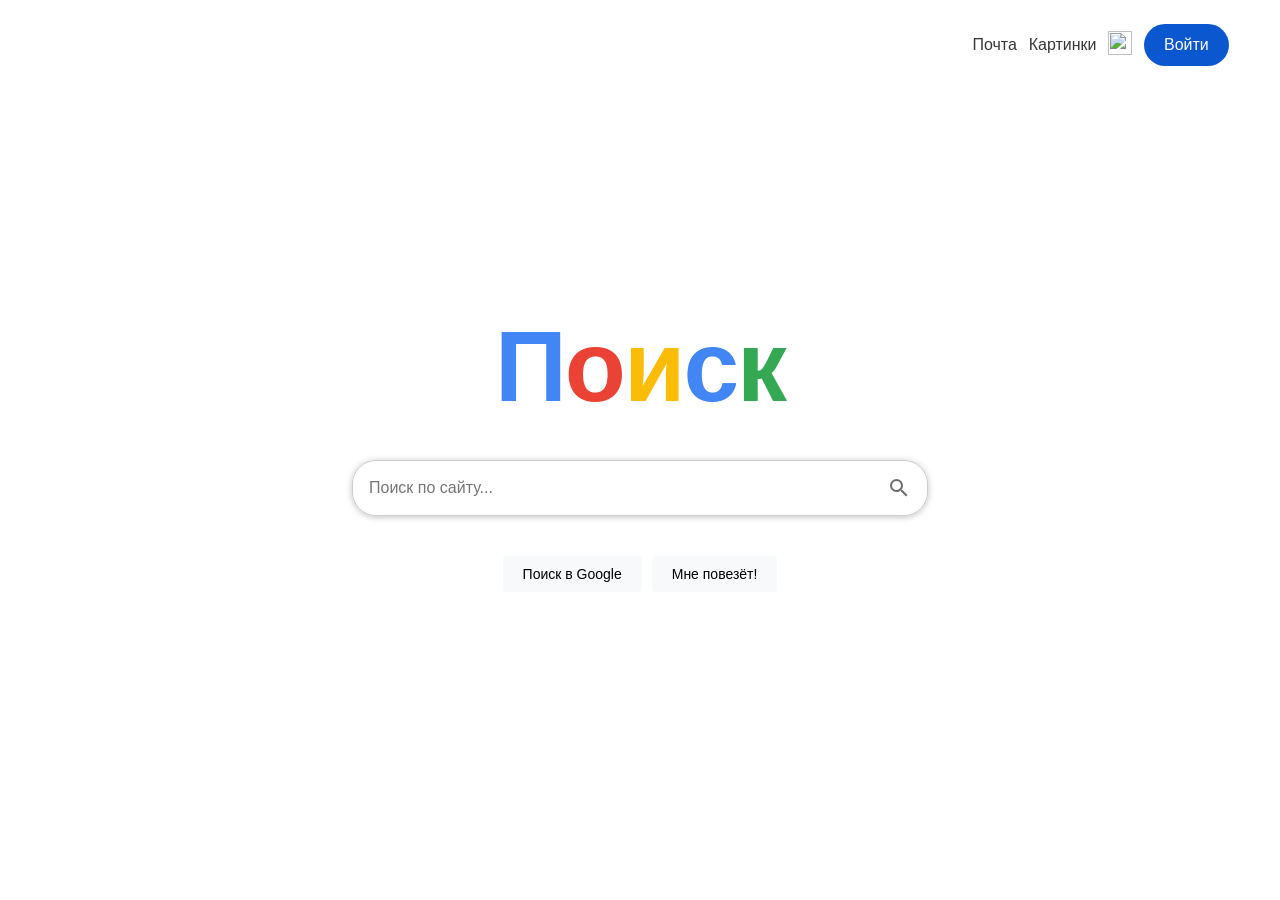
==== index.html @ 523bdaa7 "Add files via upload" ====
<!DOCTYPE html>
<html lang="en">

<head>
    <meta charset="UTF-8">
    <meta name="viewport" content="width=device-width, initial-scale=1.0">
    <title>Search</title>
</head>

<body>
    <header class="header">
        <a href="#" class="header_link">Почта</a>
        <a href="#" class="header_link">Картинки</a>
        <div class="menu">
            <image class="header__img" src="https://ssl.gstatic.com/gb/images/bar/al-icon.png" alt="" height="24"
                width="24" style="border:none;display:none \9"></image>
        </div>
        <a href="#" class="headder_btn">Войти</a>
    </header>

    <main>
        
        <h1 class="logo">
    <span style="color: #4285F4;">П</span><span style="color: #EA4335;">о</span><span style="color: #FBBC05;">и</span><span style="color: #4285F4;">с</span><span style="color: #34A853;">к</span>
</h1>
        <div class="search-box">
            <input type="text" id="searchInput" placeholder="Поиск по сайту..." autocomplete="off">
            <svg class="search-icon" id="searchIcon" focusable="false" xmlns="http://www.w3.org/2000/svg"
                viewBox="0 0 24 24">
                <path
                    d="M15.5 14h-.79l-.28-.27A6.471 6.471 0 0 0 16 9.5 6.5 6.5 0 1 0 9.5 16c1.61 0 3.09-.59 4.23-1.57l.27.28v.79l5 4.99L20.49 19l-4.99-5zm-6 0C7.01 14 5 11.99 5 9.5S7.01 5 9.5 5 14 7.01 14 9.5 11.99 14 9.5 14z">
                </path>
            </svg>
            <div class="search-results" id="searchResults"></div>
        </div>

        <div class="buttons">
            <button>Поиск в Google</button>
            <button>Мне повезёт!</button>
        </div>
    </main>

    <style>
        * {
            border: none;
            outline: none;
            margin: 0;
            padding: 0;
            box-sizing: border-box;
        }
        body {
    background: #ffffff;
    color: #202124;
    font-family: Arial, sans-serif;
}

        header {
            top: 0;
            font-family: Arial, sans-serif;
            width: 100%;
            height: 10vh;
            display: flex;
            gap: 1%;
            align-items: center;
            justify-content: end;
            padding: 2% 4%;
        }

        .logo {
    font-family: Arial, sans-serif;
    font-size: clamp(50px, 9vw, 100px);
    font-weight: 700;
    letter-spacing: -2px;
    margin-bottom: 20px;
    user-select: none;
    display: flex;
    align-items: baseline;
}

.logo span {
    display: inline-block;
    transition: transform 0.3s ease;
}

.logo span:hover {
    transform: translateY(-8px) scale(1.1);
}


        a {
            text-decoration: none;
            color: #383838;
        }

        a:hover {
            text-decoration: underline;
        }

        .headder_btn {
            background-color: #0b57d0;
            color: white;
            padding: 1% 1.7%;
            border-radius: 30px;
        }

        .headder_btn:hover {
            text-decoration: none;
            box-shadow: 0 1px 2px 0 rgba(0, 0, 0, .3), 0 1px 3px 1px rgba(0, 0, 0, .15);
        }

        main {
            font-family: Arial, sans-serif;
            height: 80vh;
            display: flex;
            flex-direction: column;
            align-items: center;
            justify-content: center;
            gap: 1rem;
        }

        .search-box {
          
            width: 45vw;
            display: flex;
            align-items: center;
            justify-content: space-between;
            border: 1px solid #ccc;
            border-radius: 24px;
            padding: 10px 16px;
            box-shadow: 0 1px 6px rgba(32, 33, 36, .28);
            position: relative;
        }

        .search-box input {
            flex: 1;
            font-size: 16px;
            padding: 8px 0;
        }

        .search-icon {
            width: 24px;
            height: 24px;
            fill: #6c6c6c;
            cursor: pointer;
        }

        .search-icon:hover {
            fill: #4285f4;
        }

        .search-results {
            position: absolute;
            top: 100%;
            left: 0;
            right: 0;
            background: white;
            border: 1px solid #ccc;
            border-radius: 8px;
            max-height: 300px;
            overflow-y: auto;
            display: none;
            z-index: 1000;
            box-shadow: 0 2px 8px rgba(0, 0, 0, 0.15);
            margin-top: 4px;
        }

        .result-item {
            padding: 12px 16px;
            cursor: pointer;
            font-size: 14px;
        }

        .result-item:hover {
            background: #f0f0f0;
        }

        .no-results {
            padding: 12px 16px;
            color: #999;
            font-size: 14px;
        }

        .buttons {
            margin-top: 24px;
            display: flex;
            gap: 10px;
        }

        .buttons button {
            padding: 10px 20px;
            font-size: 14px;
            border: none;
            border-radius: 4px;
            background-color: #f8f9fa;
            cursor: pointer;
        }

        .buttons button:hover {
            background-color: #e8e8e8;
        }

        @media (max-width: 600px) {
            .search-box {
                width: 90vw;
                
               
            }

            .search-icon {
                width: 20px;
                height: 20px;
            }

            .buttons button {
                padding: 8px 16px;
                font-size: 13px;
            }
        }
    </style>

    <script>
       const pages = [
    { name: 'КВН', url: 'pages/kvn/kvn.html', keywords: ['квн'] },
    { name: 'Словарь', url: 'pages/slovar/slovar.html', keywords: ['словарь', 'слова'] },
    { name: 'Карта', url: 'pages/karta/karta.html', keywords: ['карта', 'самокат'] },
    { name: 'Криминал', url: 'pages/kriminal/kriminal.html', keywords: ['криминал', 'новости'] },
    { name: 'Договор', url: 'pages/dogovor/dogovor.html', keywords: ['договор'] },
    { name: 'Змейка', url: 'pages/zmeika/zmeika.html', keywords: ['змейка', 'игра', 'snake'] }
];

const searchInput = document.getElementById('searchInput');
const resultsDiv = document.getElementById('searchResults');
const searchIcon = document.getElementById('searchIcon');

// ===== Универсальная функция показа результатов =====
function showResults(query = '') {
    const lowerQuery = query.toLowerCase().trim();

    // Если запрос пустой — показываем все страницы
    let matches;
    if (lowerQuery === '') {
        matches = pages;
    } else {
        matches = pages.filter(page =>
            page.name.toLowerCase().includes(lowerQuery) ||
            page.keywords.some(kw => kw.includes(lowerQuery))
        );
    }

    if (matches.length > 0) {
        resultsDiv.innerHTML = matches.map(page =>
            `<div class="result-item" data-url="${page.url}">${page.name}</div>`
        ).join('');
        resultsDiv.style.display = 'block';

        // Вешаем обработчики клика на каждый элемент
        document.querySelectorAll('.result-item').forEach(item => {
            item.addEventListener('click', () => {
                window.location.href = item.dataset.url;
            });
        });
    } else {
        resultsDiv.innerHTML = '<div class="no-results">Ничего не найдено</div>';
        resultsDiv.style.display = 'block';
    }
}

// ===== Функция поиска страницы по точному совпадению =====
function findPageByQuery(query) {
    const lowerQuery = query.toLowerCase().trim();
    if (lowerQuery === '') return null;

    return pages.find(page =>
        page.name.toLowerCase() === lowerQuery ||
        page.keywords.some(kw => kw === lowerQuery) ||
        page.name.toLowerCase().includes(lowerQuery) ||
        page.keywords.some(kw => kw.includes(lowerQuery))
    );
}

function navigateToPage(page) {
    if (page) {
        window.location.href = page.url;
    }
}

function searchAndNavigate() {
    const query = searchInput.value;
    const matchedPage = findPageByQuery(query);

    if (matchedPage) {
        navigateToPage(matchedPage);
    } else if (query.trim() !== '') {
        alert('Страница не найдена. Попробуйте: КВН, Словарь, Карта, Криминал, Договор, Змейка');
    }
}

// ===== Клик по иконке поиска =====
searchIcon.addEventListener('click', searchAndNavigate);

// ===== Enter в поле ввода =====
searchInput.addEventListener('keypress', (e) => {
    if (e.key === 'Enter') {
        e.preventDefault();
        searchAndNavigate();
    }
});

// ===== КЛИК ПО СТРОКЕ ПОИСКА → показ всех ссылок =====
searchInput.addEventListener('focus', () => {
    showResults(searchInput.value);
});

// ===== Фильтрация при вводе текста =====
searchInput.addEventListener('input', (e) => {
    showResults(e.target.value);
});

// ===== Закрыть результаты при клике вне =====
document.addEventListener('click', (e) => {
    if (!searchInput.contains(e.target) && !resultsDiv.contains(e.target)) {
        resultsDiv.style.display = 'none';
    }
});
    </script>
</body>

</html>
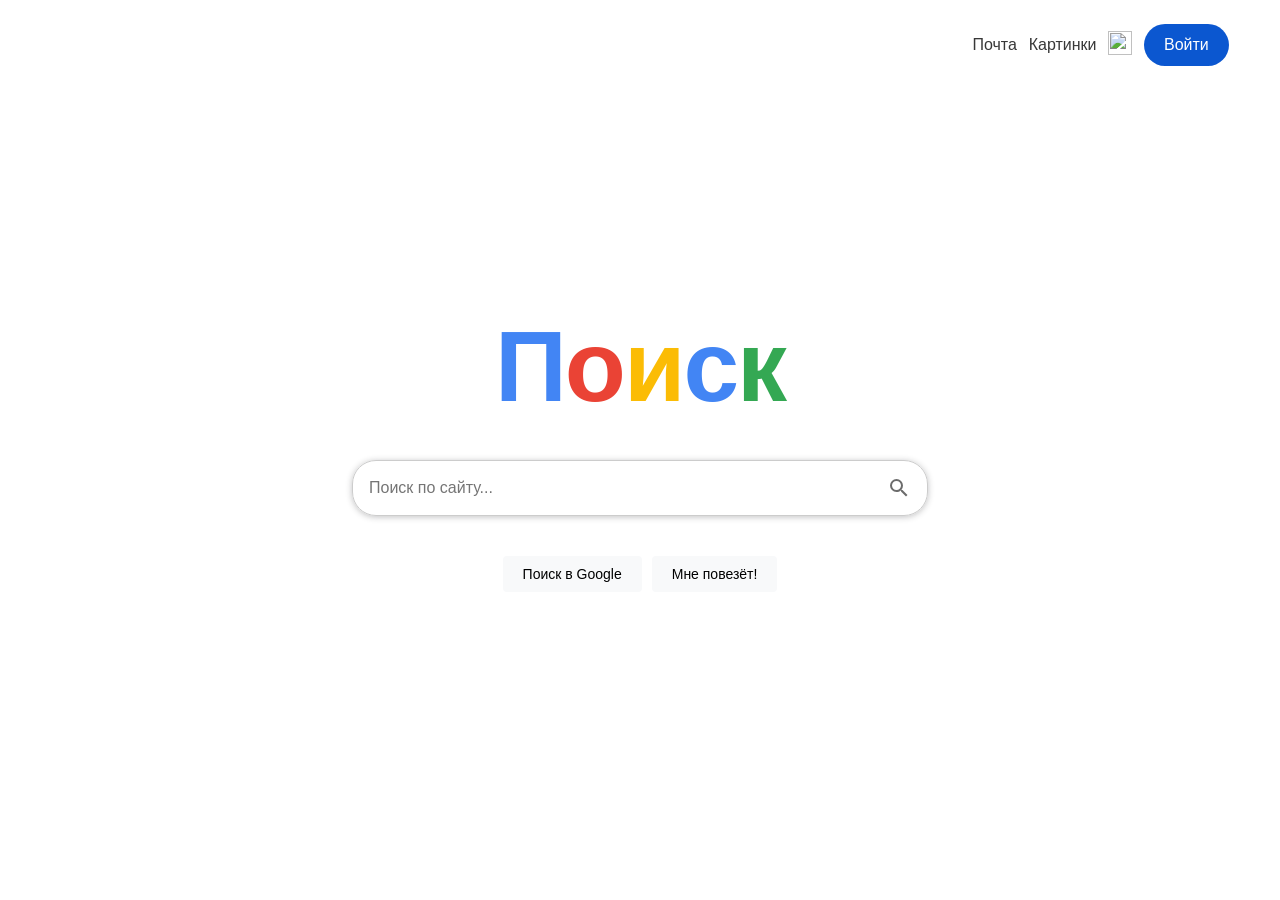
==== commit 61e8431e: "Add files via upload" ====
--- a/index.html
+++ b/index.html
@@ -48,6 +48,9 @@
             padding: 0;
             box-sizing: border-box;
         }
+        :root {
+    color-scheme: light only;
+}
         body {
     background: #ffffff;
     color: #202124;
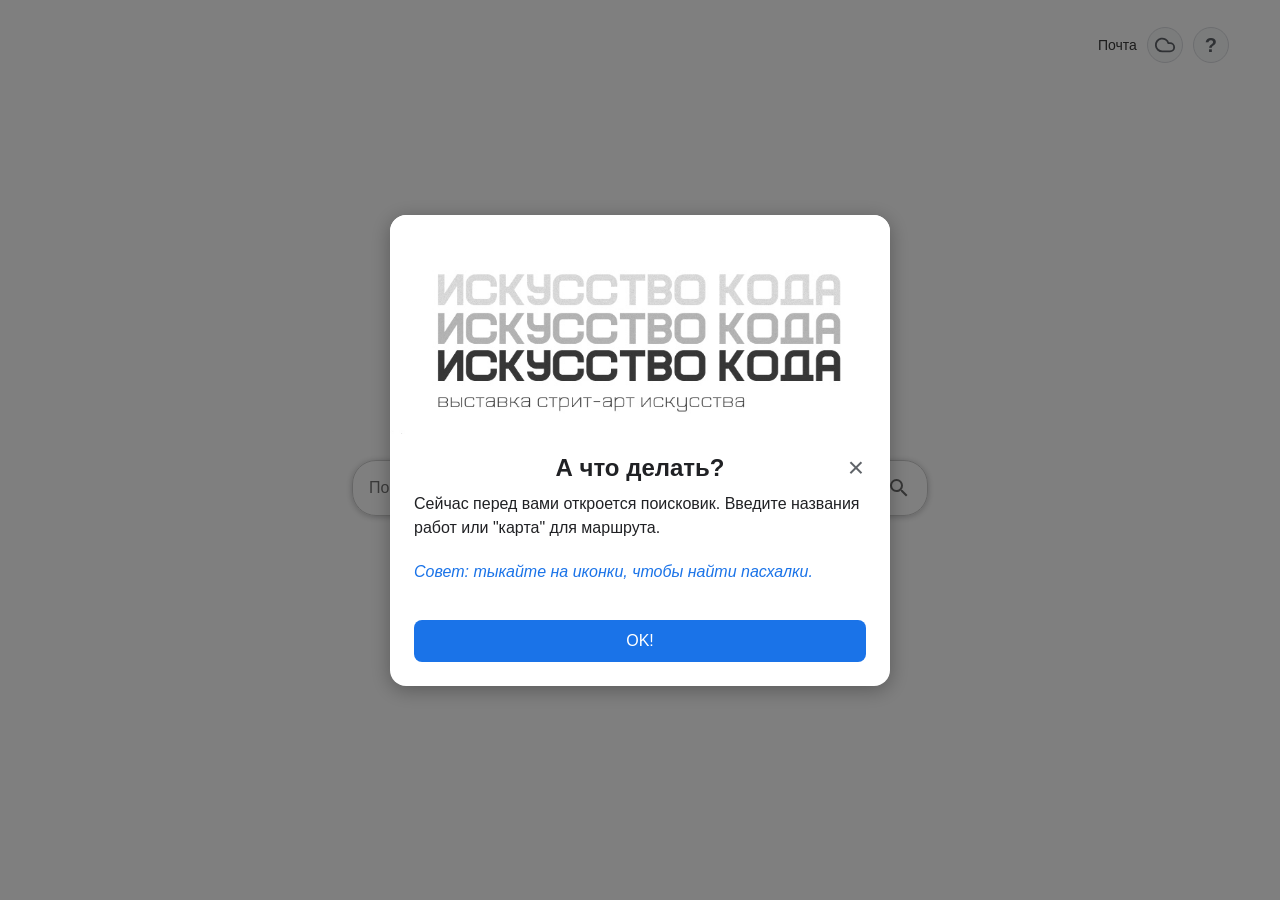
==== commit eb3c841b: "погода, бэкстрейдж, инструкция добавлены виджет погоды, бэкстрейдж слайдер и модалка с инструкцией" ====
--- a/index.html
+++ b/index.html
@@ -1,331 +1,335 @@
 <!DOCTYPE html>
-<html lang="en">
-
+<html lang="ru">
 <head>
     <meta charset="UTF-8">
     <meta name="viewport" content="width=device-width, initial-scale=1.0">
     <title>Search</title>
+    <style>
+        :root { color-scheme: light only; }
+        * { margin: 0; padding: 0; box-sizing: border-box; outline: none; }
+        html, body { max-width: 100vw; font-family: Arial, sans-serif; background: #fff; color: #202124; }
+        a { text-decoration: none; color: #383838; }
+        a:hover { text-decoration: underline; }
+
+        /* Header */
+        .header { width: 100%; height: 10vh; display: flex; align-items: center; justify-content: flex-end; padding: 2% 4%; gap: 10px; }
+        .header_link { font-size: 14px; cursor: pointer; }
+        .header-icon { width: 36px; height: 36px; border-radius: 50%; background: #f8f9fa; color: #5f6368; display: flex; align-items: center; justify-content: center; cursor: pointer; border: 1px solid #dadce0; transition: 0.2s; flex-shrink: 0; }
+        .header-icon:hover { background: #e8f0fe; color: #1a73e8; border-color: #1a73e8; }
+        .help-icon { font-size: 20px; font-weight: bold; }
+
+        /* Main */
+        main { min-height: 80vh; display: flex; flex-direction: column; align-items: center; justify-content: center; gap: 1rem; padding: 0 16px; }
+        .logo { font-size: clamp(50px, 9vw, 100px); font-weight: 700; letter-spacing: -2px; margin-bottom: 20px; user-select: none; display: flex; align-items: baseline; }
+        .logo span { display: inline-block; transition: transform 0.3s ease; }
+        .logo span:hover { transform: translateY(-8px) scale(1.1); }
+
+        /* Search */
+        .search-box { width: 45vw; max-width: 600px; display: flex; align-items: center; border: 1px solid #ccc; border-radius: 24px; padding: 10px 16px; box-shadow: 0 1px 6px rgba(32,33,36,.28); position: relative; }
+        .search-box input { flex: 1; font-size: 16px; padding: 8px 0; background: transparent; border: none; }
+        .search-icon { width: 24px; height: 24px; fill: #6c6c6c; cursor: pointer; flex-shrink: 0; transition: fill 0.2s; }
+        .search-icon:hover { fill: #4285f4; }
+        .search-results { position: absolute; top: 100%; left: 0; right: 0; background: #fff; border: 1px solid #ccc; border-radius: 8px; max-height: 300px; overflow-y: auto; display: none; z-index: 1000; box-shadow: 0 2px 8px rgba(0,0,0,0.15); margin-top: 4px; }
+        .result-item { padding: 12px 16px; cursor: pointer; font-size: 14px; }
+        .result-item:hover { background: #f0f0f0; }
+        .no-results { padding: 12px 16px; color: #999; font-size: 14px; }
+
+        .buttons { margin-top: 24px; display: flex; gap: 10px; flex-wrap: wrap; justify-content: center; }
+        .button { padding: 10px 20px; font-size: 14px; border-radius: 4px; background: #f8f9fa; cursor: pointer; text-decoration: none; color: #383838; text-align: center; transition: background 0.2s; }
+        .button:hover { background: #e8e8e8; }
+
+        /* Modals Base */
+        .modal-overlay { position: fixed; inset: 0; background: rgba(0,0,0,0.5); display: none; align-items: center; justify-content: center; z-index: 10000; opacity: 0; transition: opacity 0.3s; }
+        .modal-overlay.active { display: flex; opacity: 1; }
+        .modal { background: #fff; border-radius: 16px; max-width: 500px; width: 90%; max-height: 85vh; overflow-y: auto; box-shadow: 0 4px 20px rgba(0,0,0,0.3); transform: scale(0.9); transition: transform 0.3s; position: relative; }
+        .modal-overlay.active .modal { transform: scale(1); }
+        .modal-img img { width: 100%; display: block; border-radius: 16px 16px 0 0; }
+        .modal-header { display: flex; justify-content: center; align-items: center; padding: 20px 24px 10px; position: relative; }
+        .modal-header h2 { font-size: 24px; font-weight: 400; }
+        .modal-close-btn { position: absolute; right: 16px; top: 16px; background: none; border: none; font-size: 28px; color: #5f6368; cursor: pointer; width: 36px; height: 36px; display: flex; align-items: center; justify-content: center; border-radius: 50%; transition: 0.2s; }
+        .modal-close-btn:hover { background: #f1f3f4; color: #202124; }
+        .modal-content { padding: 0 24px 24px; }
+        .modal-content h3 { font-size: 16px; margin-bottom: 12px; margin-top: 20px; font-weight: 500; line-height: 1.5; }
+        .modal-content h3:first-child { margin-top: 0; }
+        .modal-btn { width: calc(100% - 48px); padding: 12px; background: #1a73e8; color: #fff; border: none; border-radius: 8px; font-size: 16px; font-weight: 500; cursor: pointer; margin: 0 24px 24px; transition: background 0.2s; }
+        .modal-btn:hover { background: #1557b0; }
+
+        /* Dark Weather Modal Overrides */
+        .weather-modal-dark { background: linear-gradient(to bottom left, #424a75, #232a4d); border: 1px solid rgba(255,255,255,0.1); }
+        .weather-modal-dark .modal-header h2, .weather-modal-dark .modal-content h3 { color: #e8eaed; }
+        .weather-modal-dark .modal-close-btn { color: #e8eaed; }
+        .weather-modal-dark .modal-close-btn:hover { background: rgba(255,255,255,0.1); color: #fff; }
+        
+        /* Weather Wheel */
+        .weather-wheel { position: relative; width: 260px; height: 260px; margin: 20px auto; border-radius: 50%; background: rgba(255,255,255,0.05); border: 1px solid rgba(255,255,255,0.15); box-shadow: 0 4px 12px rgba(0,0,0,0.3); }
+        .weather-center { position: absolute; top: 50%; left: 50%; transform: translate(-50%, -50%); font-size: 56px; font-weight: 700; color: #f1f3f4; letter-spacing: -2px; user-select: none; }
+        .weather-item { position: absolute; top: 50%; left: 50%; width: 48px; height: 48px; display: flex; align-items: center; justify-content: center; transform: translate(-50%, -50%) rotate(calc(var(--i) * 45deg)) translate(105px) rotate(calc(var(--i) * -45deg)); user-select: none; }
+        .weather-img { width: 100%; height: 100%; object-fit: contain; filter: drop-shadow(0 2px 4px rgba(0,0,0,0.4)); }
+        .weather-fallback { display: none; font-size: 32px; }
+        .location-info { display: flex; align-items: center; justify-content: center; gap: 6px; margin-top: 24px; color: #bdc1c6; font-size: 14px; font-weight: 500; }
+
+        /* ===== Slider Styles (Mail Modal) ===== */
+        .mail-modal { max-width: 600px; }
+        .slider-container { position: relative; width: 100%; background: #f8f9fa; border-radius: 12px; overflow: hidden; display: flex; align-items: center; justify-content: center; min-height: 300px; }
+        .slider-track { display: flex; transition: transform 0.4s cubic-bezier(0.25, 1, 0.5, 1); width: 100%; }
+        .slide { min-width: 100%; display: flex; align-items: center; justify-content: center; padding: 20px; }
+        /* Ключевое свойство для картинок разной высоты: */
+        .slide img { max-width: 100%; max-height: 50vh; object-fit: contain; border-radius: 8px; box-shadow: 0 4px 12px rgba(0,0,0,0.1); }
+        
+        .slider-btn { position: absolute; top: 50%; transform: translateY(-50%); background: rgba(255,255,255,0.9); border: 1px solid #dadce0; width: 40px; height: 40px; border-radius: 50%; cursor: pointer; font-size: 18px; color: #333; z-index: 10; transition: 0.2s; display: flex; align-items: center; justify-content: center; }
+        .slider-btn:hover { background: #fff; box-shadow: 0 2px 8px rgba(0,0,0,0.15); color: #1a73e8; }
+        .prev-btn { left: 12px; }
+        .next-btn { right: 12px; }
+        
+        .slider-dots { display: flex; justify-content: center; gap: 8px; margin-top: 16px; }
+        .dot { width: 10px; height: 10px; border-radius: 50%; background: #dadce0; cursor: pointer; transition: 0.2s; }
+        .dot.active { background: #1a73e8; transform: scale(1.2); }
+
+        /* Mobile */
+        @media (max-width: 600px) {
+            .header { padding: 2% 3%; gap: 8px; }
+            .header_link { font-size: 13px; }
+            .header-icon { width: 32px; height: 32px; }
+            .header-icon svg { width: 18px; height: 18px; }
+            .help-icon { font-size: 18px; }
+            .search-box { width: 90%; }
+            .search-icon { width: 20px; height: 20px; }
+            .button { padding: 8px 16px; font-size: 13px; }
+            .modal { width: 95%; }
+            .weather-wheel { width: 220px; height: 220px; }
+            .weather-center { font-size: 44px; }
+            .weather-item { width: 40px; height: 40px; transform: translate(-50%, -50%) rotate(calc(var(--i) * 45deg)) translate(85px) rotate(calc(var(--i) * -45deg)); }
+            .slide img { max-height: 40vh; }
+        }
+    </style>
 </head>
-
 <body>
     <header class="header">
-        <a href="#" class="header_link">Почта</a>
-        <a href="#" class="header_link">Картинки</a>
-        <div class="menu">
-            <image class="header__img" src="https://ssl.gstatic.com/gb/images/bar/al-icon.png" alt="" height="24"
-                width="24" style="border:none;display:none \9"></image>
-        </div>
-        <a href="#" class="headder_btn">Войти</a>
+        <a href="#" class="header_link" id="mailLink">Почта</a>
+        <div class="header-icon weather-icon" id="weatherIcon" title="Погода">
+            <svg xmlns="http://www.w3.org/2000/svg" width="22" height="22" viewBox="0 0 24 24" fill="none" stroke="currentColor" stroke-width="2" stroke-linecap="round" stroke-linejoin="round"><path d="M17.5 19H9a7 7 0 1 1 6.71-9h1.79a4.5 4.5 0 1 1 0 9Z"/></svg>
+        </div>
+        <div class="header-icon help-icon" id="helpIcon" title="Помощь">?</div>
     </header>
 
+    <!-- Модальное окно: Инструкция -->
+    <div class="modal-overlay" id="modalOverlay">
+        <div class="modal">
+            <div class="modal-img"><img src="main-img/modal-title.png" alt="" onerror="this.style.display='none'"></div>
+            <div class="modal-header">
+                <h2><strong>А что делать?</strong></h2>
+                <button class="modal-close-btn" data-modal="modalOverlay">&times;</button>
+            </div>
+            <div class="modal-content">
+                <h3>Сейчас перед вами откроется поисковик. Введите названия работ или "карта" для маршрута.</h3>
+                <h3 style="font-style: italic; color: #1a73e8;">Совет: тыкайте на иконки, чтобы найти пасхалки.</h3>
+            </div>
+            <button class="modal-btn" data-modal="modalOverlay">OK!</button>
+        </div>
+    </div>
+
+    <!-- Модальное окно: Погода -->
+    <div class="modal-overlay" id="weatherModalOverlay">
+        <div class="modal weather-modal-dark">
+            <div class="modal-img"><img src="main-img/weather-title.png" alt="" onerror="this.style.display='none'"></div>
+            <div class="modal-header">
+                <h2><strong>хз, мы на Урале, че ты хочешь</strong></h2>
+                <button class="modal-close-btn" data-modal="weatherModalOverlay">&times;</button>
+            </div>
+            <div class="modal-content">
+                <div class="weather-wheel">
+                    <div class="weather-center">?°</div>
+                    <div class="weather-item" style="--i:0"><img src="https://raw.githubusercontent.com/manuelmeister/samsung-weather-icons/main/svg/sunny.svg" class="weather-img" onerror="this.style.display='none'; this.nextElementSibling.style.display='flex'"><span class="weather-fallback">☀️</span></div>
+                    <div class="weather-item" style="--i:1"><img src="https://raw.githubusercontent.com/manuelmeister/samsung-weather-icons/main/svg/partly_cloudy.svg" class="weather-img" onerror="this.style.display='none'; this.nextElementSibling.style.display='flex'"><span class="weather-fallback">⛅</span></div>
+                    <div class="weather-item" style="--i:2"><img src="https://raw.githubusercontent.com/manuelmeister/samsung-weather-icons/main/svg/cloudy.svg" class="weather-img" onerror="this.style.display='none'; this.nextElementSibling.style.display='flex'"><span class="weather-fallback">☁️</span></div>
+                    <div class="weather-item" style="--i:3"><img src="https://raw.githubusercontent.com/manuelmeister/samsung-weather-icons/main/svg/rain.svg" class="weather-img" onerror="this.style.display='none'; this.nextElementSibling.style.display='flex'"><span class="weather-fallback">🌧️</span></div>
+                    <div class="weather-item" style="--i:4"><img src="https://raw.githubusercontent.com/manuelmeister/samsung-weather-icons/main/svg/thunderstorm.svg" class="weather-img" onerror="this.style.display='none'; this.nextElementSibling.style.display='flex'"><span class="weather-fallback">⛈️</span></div>
+                    <div class="weather-item" style="--i:5"><img src="https://raw.githubusercontent.com/manuelmeister/samsung-weather-icons/main/svg/snow.svg" class="weather-img" onerror="this.style.display='none'; this.nextElementSibling.style.display='flex'"><span class="weather-fallback">❄️</span></div>
+                    <div class="weather-item" style="--i:6"><img src="https://raw.githubusercontent.com/manuelmeister/samsung-weather-icons/main/svg/wind.svg" class="weather-img" onerror="this.style.display='none'; this.nextElementSibling.style.display='flex'"><span class="weather-fallback">🌬️</span></div>
+                    <div class="weather-item" style="--i:7"><img src="https://raw.githubusercontent.com/manuelmeister/samsung-weather-icons/main/svg/fog.svg" class="weather-img" onerror="this.style.display='none'; this.nextElementSibling.style.display='flex'"><span class="weather-fallback">🌫️</span></div>
+                </div>
+                <div class="location-info">
+                    <svg xmlns="http://www.w3.org/2000/svg" width="16" height="16" viewBox="0 0 24 24" fill="none" stroke="currentColor" stroke-width="2" stroke-linecap="round" stroke-linejoin="round"><path d="M21 10c0 7-9 13-9 13s-9-6-9-13a9 9 0 0 1 18 0z"></path><circle cx="12" cy="10" r="3"></circle></svg>
+                    Город бесов
+                </div>
+            </div>
+            <button class="modal-btn" data-modal="weatherModalOverlay">Понял, принял(</button>
+        </div>
+    </div>
+
+    <!-- Модальное окно: Почта (Слайдер) -->
+    <div class="modal-overlay" id="mailModalOverlay">
+        <div class="modal mail-modal">
+            <div class="modal-header">
+                <h2><strong>Бэкстейдж</strong></h2>
+                <button class="modal-close-btn" data-modal="mailModalOverlay">&times;</button>
+            </div>
+            <div class="modal-content">
+                <div class="slider-container">
+                    <button class="slider-btn prev-btn" id="prevSlide">&#10094;</button>
+                    <div class="slider-track" id="sliderTrack">
+                        <!-- Слайды генерируются через JS -->
+                    </div>
+                    <button class="slider-btn next-btn" id="nextSlide">&#10095;</button>
+                </div>
+                <div class="slider-dots" id="sliderDots"></div>
+            </div>
+        </div>
+    </div>
+
     <main>
-        
         <h1 class="logo">
-    <span style="color: #4285F4;">П</span><span style="color: #EA4335;">о</span><span style="color: #FBBC05;">и</span><span style="color: #4285F4;">с</span><span style="color: #34A853;">к</span>
-</h1>
+            <span style="color: #4285F4;">П</span><span style="color: #EA4335;">о</span><span style="color: #FBBC05;">и</span><span style="color: #4285F4;">с</span><span style="color: #34A853;">к</span>
+        </h1>
         <div class="search-box">
             <input type="text" id="searchInput" placeholder="Поиск по сайту..." autocomplete="off">
-            <svg class="search-icon" id="searchIcon" focusable="false" xmlns="http://www.w3.org/2000/svg"
-                viewBox="0 0 24 24">
-                <path
-                    d="M15.5 14h-.79l-.28-.27A6.471 6.471 0 0 0 16 9.5 6.5 6.5 0 1 0 9.5 16c1.61 0 3.09-.59 4.23-1.57l.27.28v.79l5 4.99L20.49 19l-4.99-5zm-6 0C7.01 14 5 11.99 5 9.5S7.01 5 9.5 5 14 7.01 14 9.5 11.99 14 9.5 14z">
-                </path>
-            </svg>
+            <svg class="search-icon" id="searchIcon" viewBox="0 0 24 24"><path d="M15.5 14h-.79l-.28-.27A6.471 6.471 0 0 0 16 9.5 6.5 6.5 0 1 0 9.5 16c1.61 0 3.09-.59 4.23-1.57l.27.28v.79l5 4.99L20.49 19l-4.99-5zm-6 0C7.01 14 5 11.99 5 9.5S7.01 5 9.5 5 14 7.01 14 9.5 11.99 14 9.5 14z"/></svg>
             <div class="search-results" id="searchResults"></div>
         </div>
-
         <div class="buttons">
-            <button>Поиск в Google</button>
-            <button>Мне повезёт!</button>
+            <a href="pages/karta/karta.html" class="button">Маршрут уже на <strong>карте</strong></a>
         </div>
     </main>
 
-    <style>
-        * {
-            border: none;
-            outline: none;
-            margin: 0;
-            padding: 0;
-            box-sizing: border-box;
-        }
-        :root {
-    color-scheme: light only;
-}
-        body {
-    background: #ffffff;
-    color: #202124;
-    font-family: Arial, sans-serif;
-}
-
-        header {
-            top: 0;
-            font-family: Arial, sans-serif;
-            width: 100%;
-            height: 10vh;
-            display: flex;
-            gap: 1%;
-            align-items: center;
-            justify-content: end;
-            padding: 2% 4%;
-        }
-
-        .logo {
-    font-family: Arial, sans-serif;
-    font-size: clamp(50px, 9vw, 100px);
-    font-weight: 700;
-    letter-spacing: -2px;
-    margin-bottom: 20px;
-    user-select: none;
-    display: flex;
-    align-items: baseline;
-}
-
-.logo span {
-    display: inline-block;
-    transition: transform 0.3s ease;
-}
-
-.logo span:hover {
-    transform: translateY(-8px) scale(1.1);
-}
-
-
-        a {
-            text-decoration: none;
-            color: #383838;
-        }
-
-        a:hover {
-            text-decoration: underline;
-        }
-
-        .headder_btn {
-            background-color: #0b57d0;
-            color: white;
-            padding: 1% 1.7%;
-            border-radius: 30px;
-        }
-
-        .headder_btn:hover {
-            text-decoration: none;
-            box-shadow: 0 1px 2px 0 rgba(0, 0, 0, .3), 0 1px 3px 1px rgba(0, 0, 0, .15);
-        }
-
-        main {
-            font-family: Arial, sans-serif;
-            height: 80vh;
-            display: flex;
-            flex-direction: column;
-            align-items: center;
-            justify-content: center;
-            gap: 1rem;
-        }
-
-        .search-box {
-          
-            width: 45vw;
-            display: flex;
-            align-items: center;
-            justify-content: space-between;
-            border: 1px solid #ccc;
-            border-radius: 24px;
-            padding: 10px 16px;
-            box-shadow: 0 1px 6px rgba(32, 33, 36, .28);
-            position: relative;
-        }
-
-        .search-box input {
-            flex: 1;
-            font-size: 16px;
-            padding: 8px 0;
-        }
-
-        .search-icon {
-            width: 24px;
-            height: 24px;
-            fill: #6c6c6c;
-            cursor: pointer;
-        }
-
-        .search-icon:hover {
-            fill: #4285f4;
-        }
-
-        .search-results {
-            position: absolute;
-            top: 100%;
-            left: 0;
-            right: 0;
-            background: white;
-            border: 1px solid #ccc;
-            border-radius: 8px;
-            max-height: 300px;
-            overflow-y: auto;
-            display: none;
-            z-index: 1000;
-            box-shadow: 0 2px 8px rgba(0, 0, 0, 0.15);
-            margin-top: 4px;
-        }
-
-        .result-item {
-            padding: 12px 16px;
-            cursor: pointer;
-            font-size: 14px;
-        }
-
-        .result-item:hover {
-            background: #f0f0f0;
-        }
-
-        .no-results {
-            padding: 12px 16px;
-            color: #999;
-            font-size: 14px;
-        }
-
-        .buttons {
-            margin-top: 24px;
-            display: flex;
-            gap: 10px;
-        }
-
-        .buttons button {
-            padding: 10px 20px;
-            font-size: 14px;
-            border: none;
-            border-radius: 4px;
-            background-color: #f8f9fa;
-            cursor: pointer;
-        }
-
-        .buttons button:hover {
-            background-color: #e8e8e8;
-        }
-
-        @media (max-width: 600px) {
-            .search-box {
-                width: 90vw;
-                
-               
+    <script>
+        // ===== ДАННЫЕ =====
+        const pages = [
+            { name: 'Карта', url: 'pages/karta/karta.html', keywords: ['карта', 'самокат'] },
+            { name: 'КВН', url: 'pages/kvn/kvn.html', keywords: ['квн'] },
+            { name: 'Договор', url: 'pages/dogovor/dogovor.html', keywords: ['договор'] },
+            { name: 'Криминал', url: 'pages/kriminal/kriminal.html', keywords: ['криминал', 'новости'] },
+            { name: 'Змейка', url: 'pages/zmeika/zmeika.html', keywords: ['змейка', 'игра', 'snake'] },
+            { name: 'Словарь', url: 'pages/slovar/slovar.html', keywords: ['словарь', 'слова'] }
+        ];
+
+        // Картинки разной высоты для слайдера (используем picsum для демо)
+        const mailImages = [
+            { src: 'main-img/slider/s1.jpg', alt: 'image' },
+            { src: 'main-img/slider/s2.jpg', alt: 'image' },
+            { src: 'main-img/slider/s3.jpg', alt: 'image' },
+            { src: 'main-img/slider/s4.jpg', alt: 'image' },
+            { src: 'main-img/slider/s5.jpg', alt: 'image' }
+        ];
+
+        // ===== ПОИСК =====
+        const searchInput = document.getElementById('searchInput');
+        const resultsDiv = document.getElementById('searchResults');
+
+        resultsDiv.addEventListener('click', (e) => {
+            const item = e.target.closest('.result-item');
+            if (item) window.location.href = item.dataset.url;
+        });
+
+        function showResults(query = '') {
+            const q = query.toLowerCase().trim();
+            const matches = q === '' ? pages : pages.filter(p => p.name.toLowerCase().includes(q) || p.keywords.some(k => k.includes(q)));
+            resultsDiv.innerHTML = matches.length 
+                ? matches.map(p => `<div class="result-item" data-url="${p.url}">${p.name}</div>`).join('')
+                : '<div class="no-results">Ничего не найдено</div>';
+            resultsDiv.style.display = 'block';
+        }
+
+        function searchAndNavigate() {
+            const q = searchInput.value.toLowerCase().trim();
+            if (!q) return;
+            const page = pages.find(p => p.name.toLowerCase() === q || p.keywords.some(k => k === q) || p.name.toLowerCase().includes(q) || p.keywords.some(k => k.includes(q)));
+            page ? window.location.href = page.url : alert('Не найдено. Попробуйте: КВН, Словарь, Карта, Криминал, Договор, Змейка');
+        }
+
+        document.getElementById('searchIcon').addEventListener('click', searchAndNavigate);
+        searchInput.addEventListener('keypress', e => { if (e.key === 'Enter') { e.preventDefault(); searchAndNavigate(); } });
+        searchInput.addEventListener('focus', () => showResults(searchInput.value));
+        searchInput.addEventListener('input', e => showResults(e.target.value));
+        document.addEventListener('click', e => { if (!searchInput.contains(e.target) && !resultsDiv.contains(e.target)) resultsDiv.style.display = 'none'; });
+
+        // ===== МОДАЛЬНЫЕ ОКНА (Универсальная функция) =====
+        const modals = {};
+        function setupModal(overlayId, isMain = false) {
+            const overlay = document.getElementById(overlayId);
+            const show = () => { overlay.classList.add('active'); document.body.style.overflow = 'hidden'; };
+            const hide = () => { overlay.classList.remove('active'); document.body.style.overflow = ''; if (isMain) localStorage.setItem('hasSeenModal', 'true'); };
+            
+            // Закрытие по кнопкам и крестикам внутри этого модала
+            overlay.querySelectorAll(`[data-modal="${overlayId}"]`).forEach(el => el.addEventListener('click', hide));
+            // Закрытие по клику на фон
+            overlay.addEventListener('click', e => { if (e.target === overlay) hide(); });
+            
+            modals[overlayId] = { overlay, show, hide };
+            return { show, hide };
+        }
+
+        setupModal('modalOverlay', true);
+        setupModal('weatherModalOverlay');
+        setupModal('mailModalOverlay');
+
+        // Открытие по иконкам
+        document.getElementById('helpIcon').addEventListener('click', () => modals['modalOverlay'].show());
+        document.getElementById('weatherIcon').addEventListener('click', () => modals['weatherModalOverlay'].show());
+        
+        // Открытие почты
+        document.getElementById('mailLink').addEventListener('click', (e) => {
+            e.preventDefault();
+            modals['mailModalOverlay'].show();
+        });
+
+        // Показать главное модальное окно при первом входе
+        window.addEventListener('load', () => {
+            if (!localStorage.getItem('hasSeenModal')) setTimeout(() => modals['modalOverlay'].show(), 500);
+        });
+
+        // Закрытие любого модального окна по Escape
+        document.addEventListener('keydown', e => {
+            if (e.key === 'Escape') {
+                Object.values(modals).forEach(m => {
+                    if (m.overlay.classList.contains('active')) m.hide();
+                });
             }
-
-            .search-icon {
-                width: 20px;
-                height: 20px;
+        });
+
+        // ===== СЛАЙДЕР ДЛЯ ПОЧТЫ =====
+        let currentSlide = 0;
+        const sliderTrack = document.getElementById('sliderTrack');
+        const sliderDots = document.getElementById('sliderDots');
+
+        // Инициализация слайдов
+        mailImages.forEach((img, index) => {
+            // Создаем слайд
+            const slide = document.createElement('div');
+            slide.className = 'slide';
+            slide.innerHTML = `<img src="${img.src}" alt="${img.alt}" loading="lazy">`;
+            sliderTrack.appendChild(slide);
+
+            // Создаем точку
+            const dot = document.createElement('div');
+            dot.className = `dot ${index === 0 ? 'active' : ''}`;
+            dot.addEventListener('click', () => goToSlide(index));
+            sliderDots.appendChild(dot);
+        });
+
+        function updateSlider() {
+            sliderTrack.style.transform = `translateX(-${currentSlide * 100}%)`;
+            document.querySelectorAll('.dot').forEach((dot, index) => {
+                dot.classList.toggle('active', index === currentSlide);
+            });
+        }
+
+        function goToSlide(index) {
+            if (index < 0) currentSlide = mailImages.length - 1;
+            else if (index >= mailImages.length) currentSlide = 0;
+            else currentSlide = index;
+            updateSlider();
+        }
+
+        document.getElementById('prevSlide').addEventListener('click', () => goToSlide(currentSlide - 1));
+        document.getElementById('nextSlide').addEventListener('click', () => goToSlide(currentSlide + 1));
+
+        // Управление слайдером с клавиатуры (стрелки), но только если открыто окно почты
+        document.addEventListener('keydown', e => {
+            if (modals['mailModalOverlay'].overlay.classList.contains('active')) {
+                if (e.key === 'ArrowLeft') goToSlide(currentSlide - 1);
+                if (e.key === 'ArrowRight') goToSlide(currentSlide + 1);
             }
-
-            .buttons button {
-                padding: 8px 16px;
-                font-size: 13px;
-            }
-        }
-    </style>
-
-    <script>
-       const pages = [
-    { name: 'КВН', url: 'pages/kvn/kvn.html', keywords: ['квн'] },
-    { name: 'Словарь', url: 'pages/slovar/slovar.html', keywords: ['словарь', 'слова'] },
-    { name: 'Карта', url: 'pages/karta/karta.html', keywords: ['карта', 'самокат'] },
-    { name: 'Криминал', url: 'pages/kriminal/kriminal.html', keywords: ['криминал', 'новости'] },
-    { name: 'Договор', url: 'pages/dogovor/dogovor.html', keywords: ['договор'] },
-    { name: 'Змейка', url: 'pages/zmeika/zmeika.html', keywords: ['змейка', 'игра', 'snake'] }
-];
-
-const searchInput = document.getElementById('searchInput');
-const resultsDiv = document.getElementById('searchResults');
-const searchIcon = document.getElementById('searchIcon');
-
-// ===== Универсальная функция показа результатов =====
-function showResults(query = '') {
-    const lowerQuery = query.toLowerCase().trim();
-
-    // Если запрос пустой — показываем все страницы
-    let matches;
-    if (lowerQuery === '') {
-        matches = pages;
-    } else {
-        matches = pages.filter(page =>
-            page.name.toLowerCase().includes(lowerQuery) ||
-            page.keywords.some(kw => kw.includes(lowerQuery))
-        );
-    }
-
-    if (matches.length > 0) {
-        resultsDiv.innerHTML = matches.map(page =>
-            `<div class="result-item" data-url="${page.url}">${page.name}</div>`
-        ).join('');
-        resultsDiv.style.display = 'block';
-
-        // Вешаем обработчики клика на каждый элемент
-        document.querySelectorAll('.result-item').forEach(item => {
-            item.addEventListener('click', () => {
-                window.location.href = item.dataset.url;
-            });
-        });
-    } else {
-        resultsDiv.innerHTML = '<div class="no-results">Ничего не найдено</div>';
-        resultsDiv.style.display = 'block';
-    }
-}
-
-// ===== Функция поиска страницы по точному совпадению =====
-function findPageByQuery(query) {
-    const lowerQuery = query.toLowerCase().trim();
-    if (lowerQuery === '') return null;
-
-    return pages.find(page =>
-        page.name.toLowerCase() === lowerQuery ||
-        page.keywords.some(kw => kw === lowerQuery) ||
-        page.name.toLowerCase().includes(lowerQuery) ||
-        page.keywords.some(kw => kw.includes(lowerQuery))
-    );
-}
-
-function navigateToPage(page) {
-    if (page) {
-        window.location.href = page.url;
-    }
-}
-
-function searchAndNavigate() {
-    const query = searchInput.value;
-    const matchedPage = findPageByQuery(query);
-
-    if (matchedPage) {
-        navigateToPage(matchedPage);
-    } else if (query.trim() !== '') {
-        alert('Страница не найдена. Попробуйте: КВН, Словарь, Карта, Криминал, Договор, Змейка');
-    }
-}
-
-// ===== Клик по иконке поиска =====
-searchIcon.addEventListener('click', searchAndNavigate);
-
-// ===== Enter в поле ввода =====
-searchInput.addEventListener('keypress', (e) => {
-    if (e.key === 'Enter') {
-        e.preventDefault();
-        searchAndNavigate();
-    }
-});
-
-// ===== КЛИК ПО СТРОКЕ ПОИСКА → показ всех ссылок =====
-searchInput.addEventListener('focus', () => {
-    showResults(searchInput.value);
-});
-
-// ===== Фильтрация при вводе текста =====
-searchInput.addEventListener('input', (e) => {
-    showResults(e.target.value);
-});
-
-// ===== Закрыть результаты при клике вне =====
-document.addEventListener('click', (e) => {
-    if (!searchInput.contains(e.target) && !resultsDiv.contains(e.target)) {
-        resultsDiv.style.display = 'none';
-    }
-});
+        });
     </script>
 </body>
-
 </html>
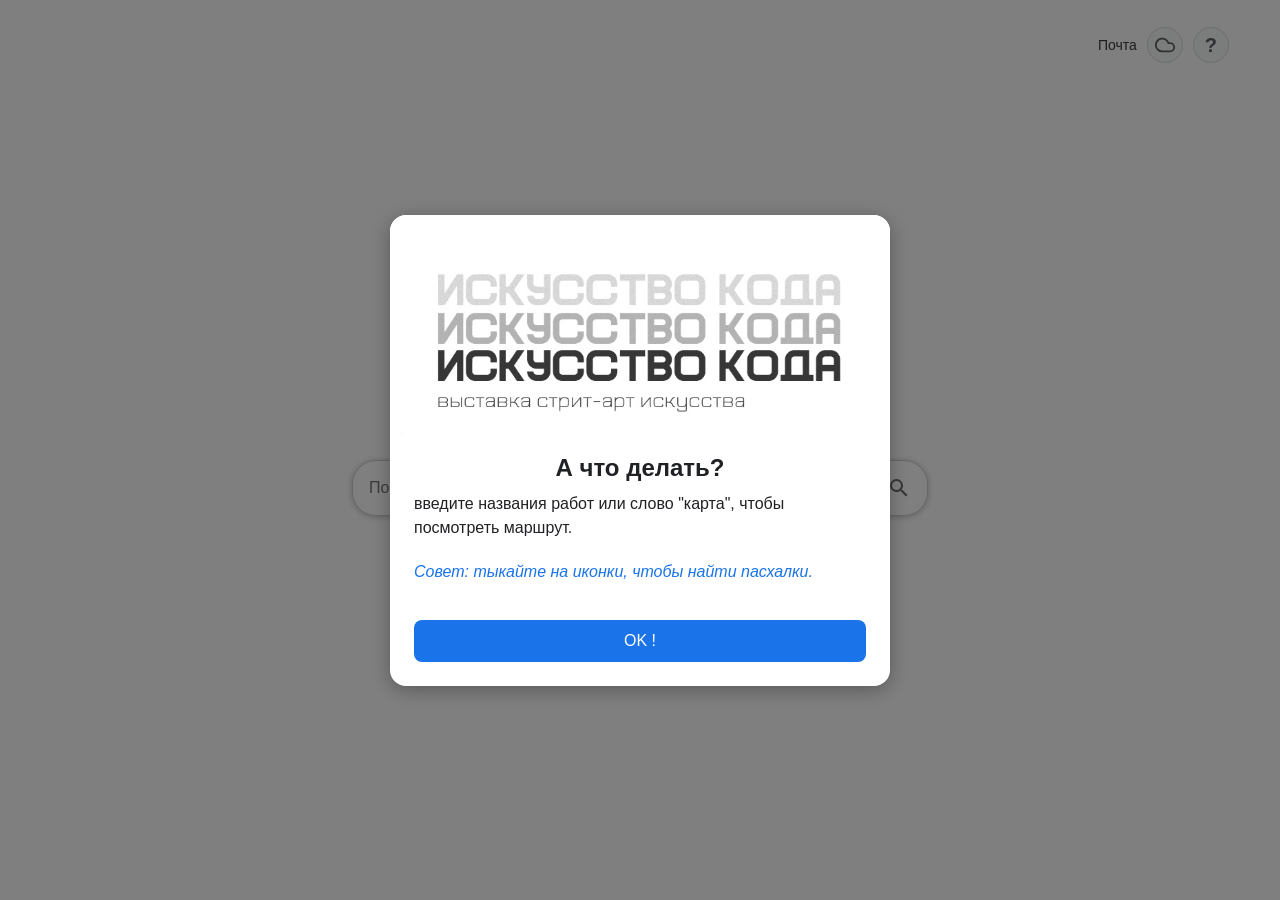
==== commit 6a42f411: "добавлена анимация самоката" ====
--- a/index.html
+++ b/index.html
@@ -118,13 +118,13 @@
             <div class="modal-img"><img src="main-img/modal-title.png" alt="" onerror="this.style.display='none'"></div>
             <div class="modal-header">
                 <h2><strong>А что делать?</strong></h2>
-                <button class="modal-close-btn" data-modal="modalOverlay">&times;</button>
+                
             </div>
             <div class="modal-content">
-                <h3>Сейчас перед вами откроется поисковик. Введите названия работ или "карта" для маршрута.</h3>
+                <h3>введите названия работ или слово "карта", чтобы посмотреть маршрут.</h3>
                 <h3 style="font-style: italic; color: #1a73e8;">Совет: тыкайте на иконки, чтобы найти пасхалки.</h3>
             </div>
-            <button class="modal-btn" data-modal="modalOverlay">OK!</button>
+            <button class="modal-btn" data-modal="modalOverlay">OK !</button>
         </div>
     </div>
 
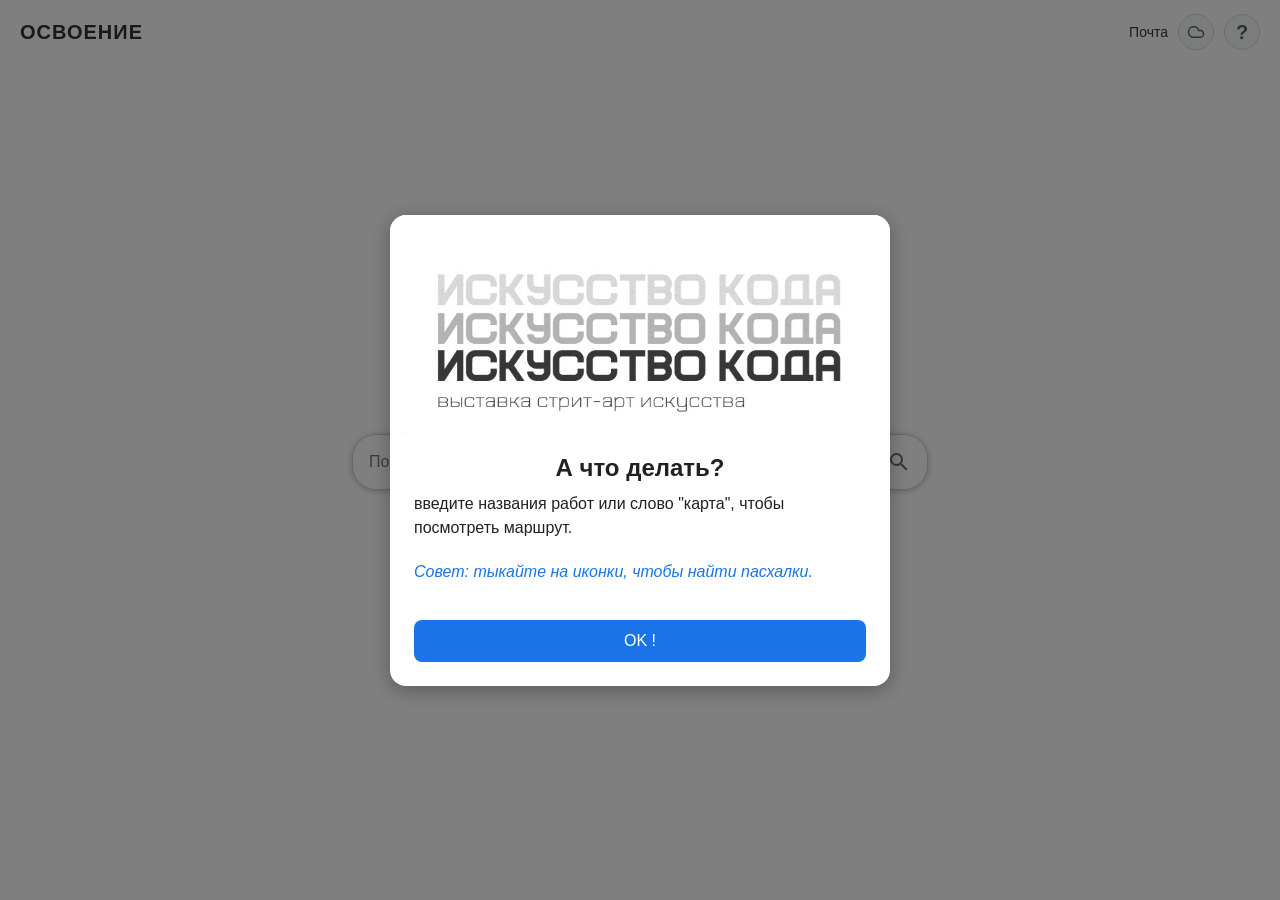
==== commit a9f3859a: "новые слова, адреса, впн" ====
--- a/index.html
+++ b/index.html
@@ -1,96 +1,483 @@
 <!DOCTYPE html>
 <html lang="ru">
+
 <head>
     <meta charset="UTF-8">
     <meta name="viewport" content="width=device-width, initial-scale=1.0">
     <title>Search</title>
     <style>
-        :root { color-scheme: light only; }
-        * { margin: 0; padding: 0; box-sizing: border-box; outline: none; }
-        html, body { max-width: 100vw; font-family: Arial, sans-serif; background: #fff; color: #202124; }
-        a { text-decoration: none; color: #383838; }
-        a:hover { text-decoration: underline; }
-
-        /* Header */
-        .header { width: 100%; height: 10vh; display: flex; align-items: center; justify-content: flex-end; padding: 2% 4%; gap: 10px; }
-        .header_link { font-size: 14px; cursor: pointer; }
-        .header-icon { width: 36px; height: 36px; border-radius: 50%; background: #f8f9fa; color: #5f6368; display: flex; align-items: center; justify-content: center; cursor: pointer; border: 1px solid #dadce0; transition: 0.2s; flex-shrink: 0; }
-        .header-icon:hover { background: #e8f0fe; color: #1a73e8; border-color: #1a73e8; }
-        .help-icon { font-size: 20px; font-weight: bold; }
+        :root {
+            color-scheme: light only;
+        }
+
+        * {
+            margin: 0;
+            padding: 0;
+            box-sizing: border-box;
+            outline: none;
+            -webkit-tap-highlight-color: transparent;
+        }
+
+        html,
+        body {
+            max-width: 100vw;
+            font-family: Arial, sans-serif;
+            background: #fff;
+            color: #202124;
+        }
+
+        a {
+            text-decoration: none;
+            color: #383838;
+        }
+
+        /* Шапка */
+        .app-header {
+            display: flex;
+            align-items: center;
+            justify-content: space-between;
+            padding: 14px 20px;
+            gap: 12px;
+        }
+
+        .app-title {
+            font-size: 20px;
+            font-weight: 600;
+            color: #333;
+            white-space: nowrap;
+            letter-spacing: 1px;
+        }
+
+        .header-right {
+            display: flex;
+            align-items: center;
+            gap: 10px;
+        }
+
+        .header_link {
+            font-size: 14px;
+            cursor: pointer;
+            color: #383838;
+        }
+
+        .header-icon {
+            width: 36px;
+            height: 36px;
+            border-radius: 50%;
+            background: #f8f9fa;
+            color: #5f6368;
+            display: flex;
+            align-items: center;
+            justify-content: center;
+            cursor: pointer;
+            border: 1px solid #dadce0;
+            transition: 0.2s;
+            flex-shrink: 0;
+        }
+
+        .header-icon svg {
+            width: 18px;
+            height: 18px;
+        }
+
+        .help-icon {
+            font-size: 20px;
+            font-weight: bold;
+        }
 
         /* Main */
-        main { min-height: 80vh; display: flex; flex-direction: column; align-items: center; justify-content: center; gap: 1rem; padding: 0 16px; }
-        .logo { font-size: clamp(50px, 9vw, 100px); font-weight: 700; letter-spacing: -2px; margin-bottom: 20px; user-select: none; display: flex; align-items: baseline; }
-        .logo span { display: inline-block; transition: transform 0.3s ease; }
-        .logo span:hover { transform: translateY(-8px) scale(1.1); }
+        main {
+            min-height: 80vh;
+            display: flex;
+            flex-direction: column;
+            align-items: center;
+            justify-content: center;
+            gap: 1rem;
+            padding: 0 16px;
+        }
+
+        .logo {
+            font-size: clamp(50px, 9vw, 100px);
+            font-weight: 700;
+            letter-spacing: -2px;
+            margin-bottom: 20px;
+            user-select: none;
+            display: flex;
+            align-items: baseline;
+        }
+
+        .logo span {
+            display: inline-block;
+            transition: transform 0.3s ease;
+        }
 
         /* Search */
-        .search-box { width: 45vw; max-width: 600px; display: flex; align-items: center; border: 1px solid #ccc; border-radius: 24px; padding: 10px 16px; box-shadow: 0 1px 6px rgba(32,33,36,.28); position: relative; }
-        .search-box input { flex: 1; font-size: 16px; padding: 8px 0; background: transparent; border: none; }
-        .search-icon { width: 24px; height: 24px; fill: #6c6c6c; cursor: pointer; flex-shrink: 0; transition: fill 0.2s; }
-        .search-icon:hover { fill: #4285f4; }
-        .search-results { position: absolute; top: 100%; left: 0; right: 0; background: #fff; border: 1px solid #ccc; border-radius: 8px; max-height: 300px; overflow-y: auto; display: none; z-index: 1000; box-shadow: 0 2px 8px rgba(0,0,0,0.15); margin-top: 4px; }
-        .result-item { padding: 12px 16px; cursor: pointer; font-size: 14px; }
-        .result-item:hover { background: #f0f0f0; }
-        .no-results { padding: 12px 16px; color: #999; font-size: 14px; }
-
-        .buttons { margin-top: 24px; display: flex; gap: 10px; flex-wrap: wrap; justify-content: center; }
-        .button { padding: 10px 20px; font-size: 14px; border-radius: 4px; background: #f8f9fa; cursor: pointer; text-decoration: none; color: #383838; text-align: center; transition: background 0.2s; }
-        .button:hover { background: #e8e8e8; }
+        .search-box {
+            width: 45vw;
+            max-width: 600px;
+            display: flex;
+            align-items: center;
+            border: 1px solid #ccc;
+            border-radius: 24px;
+            padding: 10px 16px;
+            box-shadow: 0 1px 6px rgba(32, 33, 36, .28);
+            position: relative;
+        }
+
+        .search-box input {
+            flex: 1;
+            font-size: 16px;
+            padding: 8px 0;
+            background: transparent;
+            border: none;
+        }
+
+        .search-icon {
+            width: 24px;
+            height: 24px;
+            fill: #6c6c6c;
+            cursor: pointer;
+            flex-shrink: 0;
+            transition: fill 0.2s;
+        }
+
+        .search-results {
+            position: absolute;
+            top: 100%;
+            left: 0;
+            right: 0;
+            background: #fff;
+            border: 1px solid #ccc;
+            border-radius: 8px;
+            max-height: 300px;
+            overflow-y: auto;
+            display: none;
+            z-index: 1000;
+            box-shadow: 0 2px 8px rgba(0, 0, 0, 0.15);
+            margin-top: 4px;
+        }
+
+        .result-item {
+            padding: 12px 16px;
+            cursor: pointer;
+            font-size: 14px;
+        }
+
+        .no-results {
+            padding: 12px 16px;
+            color: #999;
+            font-size: 14px;
+        }
+
+        .buttons {
+            margin-top: 24px;
+            display: flex;
+            gap: 10px;
+            flex-wrap: wrap;
+            justify-content: center;
+        }
+
+        .button {
+            padding: 10px 20px;
+            font-size: 14px;
+            border-radius: 4px;
+            background: #f8f9fa;
+            cursor: pointer;
+            text-decoration: none;
+            color: #383838;
+            text-align: center;
+            transition: background 0.2s;
+        }
 
         /* Modals Base */
-        .modal-overlay { position: fixed; inset: 0; background: rgba(0,0,0,0.5); display: none; align-items: center; justify-content: center; z-index: 10000; opacity: 0; transition: opacity 0.3s; }
-        .modal-overlay.active { display: flex; opacity: 1; }
-        .modal { background: #fff; border-radius: 16px; max-width: 500px; width: 90%; max-height: 85vh; overflow-y: auto; box-shadow: 0 4px 20px rgba(0,0,0,0.3); transform: scale(0.9); transition: transform 0.3s; position: relative; }
-        .modal-overlay.active .modal { transform: scale(1); }
-        .modal-img img { width: 100%; display: block; border-radius: 16px 16px 0 0; }
-        .modal-header { display: flex; justify-content: center; align-items: center; padding: 20px 24px 10px; position: relative; }
-        .modal-header h2 { font-size: 24px; font-weight: 400; }
-        .modal-close-btn { position: absolute; right: 16px; top: 16px; background: none; border: none; font-size: 28px; color: #5f6368; cursor: pointer; width: 36px; height: 36px; display: flex; align-items: center; justify-content: center; border-radius: 50%; transition: 0.2s; }
-        .modal-close-btn:hover { background: #f1f3f4; color: #202124; }
-        .modal-content { padding: 0 24px 24px; }
-        .modal-content h3 { font-size: 16px; margin-bottom: 12px; margin-top: 20px; font-weight: 500; line-height: 1.5; }
-        .modal-content h3:first-child { margin-top: 0; }
-        .modal-btn { width: calc(100% - 48px); padding: 12px; background: #1a73e8; color: #fff; border: none; border-radius: 8px; font-size: 16px; font-weight: 500; cursor: pointer; margin: 0 24px 24px; transition: background 0.2s; }
-        .modal-btn:hover { background: #1557b0; }
+        .modal-overlay {
+            position: fixed;
+            inset: 0;
+            background: rgba(0, 0, 0, 0.5);
+            display: none;
+            align-items: center;
+            justify-content: center;
+            z-index: 10000;
+            opacity: 0;
+            transition: opacity 0.3s;
+        }
+
+        .modal-overlay.active {
+            display: flex;
+            opacity: 1;
+        }
+
+        .modal {
+            background: #fff;
+            border-radius: 16px;
+            max-width: 500px;
+            width: 90%;
+            max-height: 85vh;
+            overflow-y: auto;
+            box-shadow: 0 4px 20px rgba(0, 0, 0, 0.3);
+            transform: scale(0.9);
+            transition: transform 0.3s;
+            position: relative;
+        }
+
+        .modal-overlay.active .modal {
+            transform: scale(1);
+        }
+
+        .modal-img img {
+            width: 100%;
+            display: block;
+            border-radius: 16px 16px 0 0;
+        }
+
+        .modal-header {
+            display: flex;
+            justify-content: center;
+            align-items: center;
+            padding: 20px 24px 10px;
+            position: relative;
+        }
+
+        .modal-header h2 {
+            font-size: 24px;
+            font-weight: 400;
+        }
+
+        .modal-close-btn {
+            position: absolute;
+            right: 16px;
+            top: 16px;
+            background: none;
+            border: none;
+            font-size: 28px;
+            color: #5f6368;
+            cursor: pointer;
+            width: 36px;
+            height: 36px;
+            display: flex;
+            align-items: center;
+            justify-content: center;
+            border-radius: 50%;
+            transition: 0.2s;
+        }
+
+        .modal-content {
+            padding: 0 24px 24px;
+        }
+
+        .modal-content h3 {
+            font-size: 16px;
+            margin-bottom: 12px;
+            margin-top: 20px;
+            font-weight: 500;
+            line-height: 1.5;
+        }
+
+        .modal-content h3:first-child {
+            margin-top: 0;
+        }
+
+        .modal-btn {
+            width: calc(100% - 48px);
+            padding: 12px;
+            background: #1a73e8;
+            color: #fff;
+            border: none;
+            border-radius: 8px;
+            font-size: 16px;
+            font-weight: 500;
+            cursor: pointer;
+            margin: 0 24px 24px;
+            transition: background 0.2s;
+        }
 
         /* Dark Weather Modal Overrides */
-        .weather-modal-dark { background: linear-gradient(to bottom left, #424a75, #232a4d); border: 1px solid rgba(255,255,255,0.1); }
-        .weather-modal-dark .modal-header h2, .weather-modal-dark .modal-content h3 { color: #e8eaed; }
-        .weather-modal-dark .modal-close-btn { color: #e8eaed; }
-        .weather-modal-dark .modal-close-btn:hover { background: rgba(255,255,255,0.1); color: #fff; }
-        
+        .weather-modal-dark {
+            background: linear-gradient(to bottom left, #424a75, #232a4d);
+            border: 1px solid rgba(255, 255, 255, 0.1);
+        }
+
+        .weather-modal-dark .modal-header h2,
+        .weather-modal-dark .modal-content h3 {
+            color: #e8eaed;
+        }
+
+        .weather-modal-dark .modal-close-btn {
+            color: #e8eaed;
+        }
+
         /* Weather Wheel */
-        .weather-wheel { position: relative; width: 260px; height: 260px; margin: 20px auto; border-radius: 50%; background: rgba(255,255,255,0.05); border: 1px solid rgba(255,255,255,0.15); box-shadow: 0 4px 12px rgba(0,0,0,0.3); }
-        .weather-center { position: absolute; top: 50%; left: 50%; transform: translate(-50%, -50%); font-size: 56px; font-weight: 700; color: #f1f3f4; letter-spacing: -2px; user-select: none; }
-        .weather-item { position: absolute; top: 50%; left: 50%; width: 48px; height: 48px; display: flex; align-items: center; justify-content: center; transform: translate(-50%, -50%) rotate(calc(var(--i) * 45deg)) translate(105px) rotate(calc(var(--i) * -45deg)); user-select: none; }
-        .weather-img { width: 100%; height: 100%; object-fit: contain; filter: drop-shadow(0 2px 4px rgba(0,0,0,0.4)); }
-        .weather-fallback { display: none; font-size: 32px; }
-        .location-info { display: flex; align-items: center; justify-content: center; gap: 6px; margin-top: 24px; color: #bdc1c6; font-size: 14px; font-weight: 500; }
+        .weather-wheel {
+            position: relative;
+            width: 260px;
+            height: 260px;
+            margin: 20px auto;
+            border-radius: 50%;
+            background: rgba(255, 255, 255, 0.05);
+            border: 1px solid rgba(255, 255, 255, 0.15);
+            box-shadow: 0 4px 12px rgba(0, 0, 0, 0.3);
+        }
+
+        .weather-center {
+            position: absolute;
+            top: 50%;
+            left: 50%;
+            transform: translate(-50%, -50%);
+            font-size: 56px;
+            font-weight: 700;
+            color: #f1f3f4;
+            letter-spacing: -2px;
+            user-select: none;
+        }
+
+        .weather-item {
+            position: absolute;
+            top: 50%;
+            left: 50%;
+            width: 48px;
+            height: 48px;
+            display: flex;
+            align-items: center;
+            justify-content: center;
+            transform: translate(-50%, -50%) rotate(calc(var(--i) * 45deg)) translate(105px) rotate(calc(var(--i) * -45deg));
+            user-select: none;
+        }
+
+        .weather-img {
+            width: 100%;
+            height: 100%;
+            object-fit: contain;
+            filter: drop-shadow(0 2px 4px rgba(0, 0, 0, 0.4));
+        }
+
+        .weather-fallback {
+            display: none;
+            font-size: 32px;
+        }
+
+        .location-info {
+            display: flex;
+            align-items: center;
+            justify-content: center;
+            gap: 6px;
+            margin-top: 24px;
+            color: #bdc1c6;
+            font-size: 14px;
+            font-weight: 500;
+        }
 
         /* ===== Slider Styles (Mail Modal) ===== */
-        .mail-modal { max-width: 600px; }
-        .slider-container { position: relative; width: 100%; background: #f8f9fa; border-radius: 12px; overflow: hidden; display: flex; align-items: center; justify-content: center; min-height: 300px; }
-        .slider-track { display: flex; transition: transform 0.4s cubic-bezier(0.25, 1, 0.5, 1); width: 100%; }
-        .slide { min-width: 100%; display: flex; align-items: center; justify-content: center; padding: 20px; }
-        /* Ключевое свойство для картинок разной высоты: */
-        .slide img { max-width: 100%; max-height: 50vh; object-fit: contain; border-radius: 8px; box-shadow: 0 4px 12px rgba(0,0,0,0.1); }
-        
-        .slider-btn { position: absolute; top: 50%; transform: translateY(-50%); background: rgba(255,255,255,0.9); border: 1px solid #dadce0; width: 40px; height: 40px; border-radius: 50%; cursor: pointer; font-size: 18px; color: #333; z-index: 10; transition: 0.2s; display: flex; align-items: center; justify-content: center; }
-        .slider-btn:hover { background: #fff; box-shadow: 0 2px 8px rgba(0,0,0,0.15); color: #1a73e8; }
-        .prev-btn { left: 12px; }
-        .next-btn { right: 12px; }
-        
-        .slider-dots { display: flex; justify-content: center; gap: 8px; margin-top: 16px; }
-        .dot { width: 10px; height: 10px; border-radius: 50%; background: #dadce0; cursor: pointer; transition: 0.2s; }
-        .dot.active { background: #1a73e8; transform: scale(1.2); }
+        .mail-modal {
+            max-width: 600px;
+        }
+
+        .slider-container {
+            position: relative;
+            width: 100%;
+            background: #f8f9fa;
+            border-radius: 12px;
+            overflow: hidden;
+            display: flex;
+            align-items: center;
+            justify-content: center;
+            min-height: 300px;
+        }
+
+        .slider-track {
+            display: flex;
+            transition: transform 0.4s cubic-bezier(0.25, 1, 0.5, 1);
+            width: 100%;
+        }
+
+        .slide {
+            min-width: 100%;
+            display: flex;
+            align-items: center;
+            justify-content: center;
+            padding: 20px;
+        }
+
+        .slide img {
+            max-width: 100%;
+            max-height: 50vh;
+            object-fit: contain;
+            border-radius: 8px;
+            box-shadow: 0 4px 12px rgba(0, 0, 0, 0.1);
+        }
+
+        .slider-btn {
+            position: absolute;
+            top: 50%;
+            transform: translateY(-50%);
+            background: rgba(255, 255, 255, 0.9);
+            border: 1px solid #dadce0;
+            width: 40px;
+            height: 40px;
+            border-radius: 50%;
+            cursor: pointer;
+            font-size: 18px;
+            color: #333;
+            z-index: 10;
+            transition: 0.2s;
+            display: flex;
+            align-items: center;
+            justify-content: center;
+        }
+
+        .prev-btn {
+            left: 12px;
+        }
+
+        .next-btn {
+            right: 12px;
+        }
+
+        .slider-dots {
+            display: flex;
+            justify-content: center;
+            gap: 8px;
+            margin-top: 16px;
+        }
+
+        .dot {
+            width: 10px;
+            height: 10px;
+            border-radius: 50%;
+            background: #dadce0;
+            cursor: pointer;
+            transition: 0.2s;
+        }
+
+        .dot.active {
+            background: #1a73e8;
+            transform: scale(1.2);
+        }
+
+        /* ===== Hover только для мыши (на мобилке не залипает) ===== */
+        @media (hover: hover) and (pointer: fine) {
+            a:hover { text-decoration: underline; }
+            .header-icon:hover {
+                background: #e8f0fe;
+                color: #1a73e8;
+                border-color: #1a73e8;
+            }
+            .logo span:hover { transform: translateY(-8px) scale(1.1); }
+            .search-icon:hover { fill: #4285f4; }
+            .result-item:hover { background: #f0f0f0; }
+            .button:hover { background: #e8e8e8; }
+            .modal-close-btn:hover { background: #f1f3f4; color: #202124; }
+            .weather-modal-dark .modal-close-btn:hover { background: rgba(255, 255, 255, 0.1); color: #fff; }
+            .modal-btn:hover { background: #1557b0; }
+            .slider-btn:hover { background: #fff; box-shadow: 0 2px 8px rgba(0, 0, 0, 0.15); color: #1a73e8; }
+        }
 
         /* Mobile */
         @media (max-width: 600px) {
-            .header { padding: 2% 3%; gap: 8px; }
-            .header_link { font-size: 13px; }
+            .app-header { padding: 12px 14px; gap: 8px; }
+            .app-title { font-size: 14px; letter-spacing: 0.5px; }
+            .header_link { font-size: 12px; }
             .header-icon { width: 32px; height: 32px; }
-            .header-icon svg { width: 18px; height: 18px; }
+            .header-icon svg { width: 16px; height: 16px; }
             .help-icon { font-size: 18px; }
             .search-box { width: 90%; }
             .search-icon { width: 20px; height: 20px; }
@@ -98,18 +485,33 @@
             .modal { width: 95%; }
             .weather-wheel { width: 220px; height: 220px; }
             .weather-center { font-size: 44px; }
-            .weather-item { width: 40px; height: 40px; transform: translate(-50%, -50%) rotate(calc(var(--i) * 45deg)) translate(85px) rotate(calc(var(--i) * -45deg)); }
+            .weather-item {
+                width: 40px;
+                height: 40px;
+                transform: translate(-50%, -50%) rotate(calc(var(--i) * 45deg)) translate(85px) rotate(calc(var(--i) * -45deg));
+            }
             .slide img { max-height: 40vh; }
         }
     </style>
 </head>
+
 <body>
-    <header class="header">
-        <a href="#" class="header_link" id="mailLink">Почта</a>
-        <div class="header-icon weather-icon" id="weatherIcon" title="Погода">
-            <svg xmlns="http://www.w3.org/2000/svg" width="22" height="22" viewBox="0 0 24 24" fill="none" stroke="currentColor" stroke-width="2" stroke-linecap="round" stroke-linejoin="round"><path d="M17.5 19H9a7 7 0 1 1 6.71-9h1.79a4.5 4.5 0 1 1 0 9Z"/></svg>
+    <!-- Шапка: ОСВОЕНИЕ слева, справа — почта + иконки -->
+    <header class="app-header">
+        <span class="app-title">ОСВОЕНИЕ</span>
+
+        <div class="header-right">
+            <a href="#" class="header_link" id="mailLink">Почта</a>
+
+            <button class="header-icon" id="weatherIcon" title="Погода">
+                <svg xmlns="http://www.w3.org/2000/svg" viewBox="0 0 24 24" fill="none"
+                    stroke="currentColor" stroke-width="2" stroke-linecap="round" stroke-linejoin="round">
+                    <path d="M17.5 19H9a7 7 0 1 1 6.71-9h1.79a4.5 4.5 0 1 1 0 9Z" />
+                </svg>
+            </button>
+
+            <div class="header-icon help-icon" id="helpIcon" title="Помощь">?</div>
         </div>
-        <div class="header-icon help-icon" id="helpIcon" title="Помощь">?</div>
     </header>
 
     <!-- Модальное окно: Инструкция -->
@@ -118,7 +520,6 @@
             <div class="modal-img"><img src="main-img/modal-title.png" alt="" onerror="this.style.display='none'"></div>
             <div class="modal-header">
                 <h2><strong>А что делать?</strong></h2>
-                
             </div>
             <div class="modal-content">
                 <h3>введите названия работ или слово "карта", чтобы посмотреть маршрут.</h3>
@@ -139,17 +540,53 @@
             <div class="modal-content">
                 <div class="weather-wheel">
                     <div class="weather-center">?°</div>
-                    <div class="weather-item" style="--i:0"><img src="https://raw.githubusercontent.com/manuelmeister/samsung-weather-icons/main/svg/sunny.svg" class="weather-img" onerror="this.style.display='none'; this.nextElementSibling.style.display='flex'"><span class="weather-fallback">☀️</span></div>
-                    <div class="weather-item" style="--i:1"><img src="https://raw.githubusercontent.com/manuelmeister/samsung-weather-icons/main/svg/partly_cloudy.svg" class="weather-img" onerror="this.style.display='none'; this.nextElementSibling.style.display='flex'"><span class="weather-fallback">⛅</span></div>
-                    <div class="weather-item" style="--i:2"><img src="https://raw.githubusercontent.com/manuelmeister/samsung-weather-icons/main/svg/cloudy.svg" class="weather-img" onerror="this.style.display='none'; this.nextElementSibling.style.display='flex'"><span class="weather-fallback">☁️</span></div>
-                    <div class="weather-item" style="--i:3"><img src="https://raw.githubusercontent.com/manuelmeister/samsung-weather-icons/main/svg/rain.svg" class="weather-img" onerror="this.style.display='none'; this.nextElementSibling.style.display='flex'"><span class="weather-fallback">🌧️</span></div>
-                    <div class="weather-item" style="--i:4"><img src="https://raw.githubusercontent.com/manuelmeister/samsung-weather-icons/main/svg/thunderstorm.svg" class="weather-img" onerror="this.style.display='none'; this.nextElementSibling.style.display='flex'"><span class="weather-fallback">⛈️</span></div>
-                    <div class="weather-item" style="--i:5"><img src="https://raw.githubusercontent.com/manuelmeister/samsung-weather-icons/main/svg/snow.svg" class="weather-img" onerror="this.style.display='none'; this.nextElementSibling.style.display='flex'"><span class="weather-fallback">❄️</span></div>
-                    <div class="weather-item" style="--i:6"><img src="https://raw.githubusercontent.com/manuelmeister/samsung-weather-icons/main/svg/wind.svg" class="weather-img" onerror="this.style.display='none'; this.nextElementSibling.style.display='flex'"><span class="weather-fallback">🌬️</span></div>
-                    <div class="weather-item" style="--i:7"><img src="https://raw.githubusercontent.com/manuelmeister/samsung-weather-icons/main/svg/fog.svg" class="weather-img" onerror="this.style.display='none'; this.nextElementSibling.style.display='flex'"><span class="weather-fallback">🌫️</span></div>
+                    <div class="weather-item" style="--i:0"><img
+                            src="https://raw.githubusercontent.com/manuelmeister/samsung-weather-icons/main/svg/sunny.svg"
+                            class="weather-img"
+                            onerror="this.style.display='none'; this.nextElementSibling.style.display='flex'"><span
+                            class="weather-fallback">☀️</span></div>
+                    <div class="weather-item" style="--i:1"><img
+                            src="https://raw.githubusercontent.com/manuelmeister/samsung-weather-icons/main/svg/partly_cloudy.svg"
+                            class="weather-img"
+                            onerror="this.style.display='none'; this.nextElementSibling.style.display='flex'"><span
+                            class="weather-fallback">⛅</span></div>
+                    <div class="weather-item" style="--i:2"><img
+                            src="https://raw.githubusercontent.com/manuelmeister/samsung-weather-icons/main/svg/cloudy.svg"
+                            class="weather-img"
+                            onerror="this.style.display='none'; this.nextElementSibling.style.display='flex'"><span
+                            class="weather-fallback">☁️</span></div>
+                    <div class="weather-item" style="--i:3"><img
+                            src="https://raw.githubusercontent.com/manuelmeister/samsung-weather-icons/main/svg/rain.svg"
+                            class="weather-img"
+                            onerror="this.style.display='none'; this.nextElementSibling.style.display='flex'"><span
+                            class="weather-fallback">🌧️</span></div>
+                    <div class="weather-item" style="--i:4"><img
+                            src="https://raw.githubusercontent.com/manuelmeister/samsung-weather-icons/main/svg/thunderstorm.svg"
+                            class="weather-img"
+                            onerror="this.style.display='none'; this.nextElementSibling.style.display='flex'"><span
+                            class="weather-fallback">⛈️</span></div>
+                    <div class="weather-item" style="--i:5"><img
+                            src="https://raw.githubusercontent.com/manuelmeister/samsung-weather-icons/main/svg/snow.svg"
+                            class="weather-img"
+                            onerror="this.style.display='none'; this.nextElementSibling.style.display='flex'"><span
+                            class="weather-fallback">❄️</span></div>
+                    <div class="weather-item" style="--i:6"><img
+                            src="https://raw.githubusercontent.com/manuelmeister/samsung-weather-icons/main/svg/wind.svg"
+                            class="weather-img"
+                            onerror="this.style.display='none'; this.nextElementSibling.style.display='flex'"><span
+                            class="weather-fallback">🌬️</span></div>
+                    <div class="weather-item" style="--i:7"><img
+                            src="https://raw.githubusercontent.com/manuelmeister/samsung-weather-icons/main/svg/fog.svg"
+                            class="weather-img"
+                            onerror="this.style.display='none'; this.nextElementSibling.style.display='flex'"><span
+                            class="weather-fallback">🌫️</span></div>
                 </div>
                 <div class="location-info">
-                    <svg xmlns="http://www.w3.org/2000/svg" width="16" height="16" viewBox="0 0 24 24" fill="none" stroke="currentColor" stroke-width="2" stroke-linecap="round" stroke-linejoin="round"><path d="M21 10c0 7-9 13-9 13s-9-6-9-13a9 9 0 0 1 18 0z"></path><circle cx="12" cy="10" r="3"></circle></svg>
+                    <svg xmlns="http://www.w3.org/2000/svg" width="16" height="16" viewBox="0 0 24 24" fill="none"
+                        stroke="currentColor" stroke-width="2" stroke-linecap="round" stroke-linejoin="round">
+                        <path d="M21 10c0 7-9 13-9 13s-9-6-9-13a9 9 0 0 1 18 0z"></path>
+                        <circle cx="12" cy="10" r="3"></circle>
+                    </svg>
                     Город бесов
                 </div>
             </div>
@@ -167,9 +604,7 @@
             <div class="modal-content">
                 <div class="slider-container">
                     <button class="slider-btn prev-btn" id="prevSlide">&#10094;</button>
-                    <div class="slider-track" id="sliderTrack">
-                        <!-- Слайды генерируются через JS -->
-                    </div>
+                    <div class="slider-track" id="sliderTrack"></div>
                     <button class="slider-btn next-btn" id="nextSlide">&#10095;</button>
                 </div>
                 <div class="slider-dots" id="sliderDots"></div>
@@ -179,11 +614,16 @@
 
     <main>
         <h1 class="logo">
-            <span style="color: #4285F4;">П</span><span style="color: #EA4335;">о</span><span style="color: #FBBC05;">и</span><span style="color: #4285F4;">с</span><span style="color: #34A853;">к</span>
+            <span style="color: #4285F4;">П</span><span style="color: #EA4335;">о</span><span
+                style="color: #FBBC05;">и</span><span style="color: #4285F4;">с</span><span
+                style="color: #34A853;">к</span>
         </h1>
         <div class="search-box">
             <input type="text" id="searchInput" placeholder="Поиск по сайту..." autocomplete="off">
-            <svg class="search-icon" id="searchIcon" viewBox="0 0 24 24"><path d="M15.5 14h-.79l-.28-.27A6.471 6.471 0 0 0 16 9.5 6.5 6.5 0 1 0 9.5 16c1.61 0 3.09-.59 4.23-1.57l.27.28v.79l5 4.99L20.49 19l-4.99-5zm-6 0C7.01 14 5 11.99 5 9.5S7.01 5 9.5 5 14 7.01 14 9.5 11.99 14 9.5 14z"/></svg>
+            <svg class="search-icon" id="searchIcon" viewBox="0 0 24 24">
+                <path
+                    d="M15.5 14h-.79l-.28-.27A6.471 6.471 0 0 0 16 9.5 6.5 6.5 0 1 0 9.5 16c1.61 0 3.09-.59 4.23-1.57l.27.28v.79l5 4.99L20.49 19l-4.99-5zm-6 0C7.01 14 5 11.99 5 9.5S7.01 5 9.5 5 14 7.01 14 9.5 11.99 14 9.5 14z" />
+            </svg>
             <div class="search-results" id="searchResults"></div>
         </div>
         <div class="buttons">
@@ -194,15 +634,14 @@
     <script>
         // ===== ДАННЫЕ =====
         const pages = [
-            { name: 'Карта', url: 'pages/karta/karta.html', keywords: ['карта', 'самокат'] },
-            { name: 'КВН', url: 'pages/kvn/kvn.html', keywords: ['квн'] },
-            { name: 'Договор', url: 'pages/dogovor/dogovor.html', keywords: ['договор'] },
-            { name: 'Криминал', url: 'pages/kriminal/kriminal.html', keywords: ['криминал', 'новости'] },
-            { name: 'Змейка', url: 'pages/zmeika/zmeika.html', keywords: ['змейка', 'игра', 'snake'] },
-            { name: 'Словарь', url: 'pages/slovar/slovar.html', keywords: ['словарь', 'слова'] }
+            { name: 'Карта (работа "Зумерчата")', url: 'pages/karta/karta.html', keywords: ['карта', 'зумерчат'] },
+            { name: 'КВН (работа "Бог все видит")', url: 'pages/kvn/kvn.html', keywords: ['квн', 'бог все видит'] },
+            { name: 'Договор (работа "Я не знаю, что делать")', url: 'pages/dogovor/dogovor.html', keywords: ['договор', 'я не знаю, что делать'] },
+            { name: 'Криминал (работа "Желтая пресса")', url: 'pages/kriminal/kriminal.html', keywords: ['криминал', 'желтая пресса'] },
+            { name: 'Игра (работа "Змейка")', url: 'pages/zmeika/zmeika.html', keywords: ['змейка', 'игра'] },
+            { name: 'Словарь (работа "Туннель сленга")', url: 'pages/slovar/slovar.html', keywords: ['словарь', 'туннель сленга'] }
         ];
 
-        // Картинки разной высоты для слайдера (используем picsum для демо)
         const mailImages = [
             { src: 'main-img/slider/s1.jpg', alt: 'image' },
             { src: 'main-img/slider/s2.jpg', alt: 'image' },
@@ -223,7 +662,7 @@
         function showResults(query = '') {
             const q = query.toLowerCase().trim();
             const matches = q === '' ? pages : pages.filter(p => p.name.toLowerCase().includes(q) || p.keywords.some(k => k.includes(q)));
-            resultsDiv.innerHTML = matches.length 
+            resultsDiv.innerHTML = matches.length
                 ? matches.map(p => `<div class="result-item" data-url="${p.url}">${p.name}</div>`).join('')
                 : '<div class="no-results">Ничего не найдено</div>';
             resultsDiv.style.display = 'block';
@@ -242,18 +681,16 @@
         searchInput.addEventListener('input', e => showResults(e.target.value));
         document.addEventListener('click', e => { if (!searchInput.contains(e.target) && !resultsDiv.contains(e.target)) resultsDiv.style.display = 'none'; });
 
-        // ===== МОДАЛЬНЫЕ ОКНА (Универсальная функция) =====
+        // ===== МОДАЛЬНЫЕ ОКНА =====
         const modals = {};
         function setupModal(overlayId, isMain = false) {
             const overlay = document.getElementById(overlayId);
             const show = () => { overlay.classList.add('active'); document.body.style.overflow = 'hidden'; };
             const hide = () => { overlay.classList.remove('active'); document.body.style.overflow = ''; if (isMain) localStorage.setItem('hasSeenModal', 'true'); };
-            
-            // Закрытие по кнопкам и крестикам внутри этого модала
+
             overlay.querySelectorAll(`[data-modal="${overlayId}"]`).forEach(el => el.addEventListener('click', hide));
-            // Закрытие по клику на фон
             overlay.addEventListener('click', e => { if (e.target === overlay) hide(); });
-            
+
             modals[overlayId] = { overlay, show, hide };
             return { show, hide };
         }
@@ -265,19 +702,15 @@
         // Открытие по иконкам
         document.getElementById('helpIcon').addEventListener('click', () => modals['modalOverlay'].show());
         document.getElementById('weatherIcon').addEventListener('click', () => modals['weatherModalOverlay'].show());
-        
-        // Открытие почты
         document.getElementById('mailLink').addEventListener('click', (e) => {
             e.preventDefault();
             modals['mailModalOverlay'].show();
         });
 
-        // Показать главное модальное окно при первом входе
         window.addEventListener('load', () => {
             if (!localStorage.getItem('hasSeenModal')) setTimeout(() => modals['modalOverlay'].show(), 500);
         });
 
-        // Закрытие любого модального окна по Escape
         document.addEventListener('keydown', e => {
             if (e.key === 'Escape') {
                 Object.values(modals).forEach(m => {
@@ -286,20 +719,17 @@
             }
         });
 
-        // ===== СЛАЙДЕР ДЛЯ ПОЧТЫ =====
+        // ===== СЛАЙДЕР =====
         let currentSlide = 0;
         const sliderTrack = document.getElementById('sliderTrack');
         const sliderDots = document.getElementById('sliderDots');
 
-        // Инициализация слайдов
         mailImages.forEach((img, index) => {
-            // Создаем слайд
             const slide = document.createElement('div');
             slide.className = 'slide';
             slide.innerHTML = `<img src="${img.src}" alt="${img.alt}" loading="lazy">`;
             sliderTrack.appendChild(slide);
 
-            // Создаем точку
             const dot = document.createElement('div');
             dot.className = `dot ${index === 0 ? 'active' : ''}`;
             dot.addEventListener('click', () => goToSlide(index));
@@ -323,7 +753,6 @@
         document.getElementById('prevSlide').addEventListener('click', () => goToSlide(currentSlide - 1));
         document.getElementById('nextSlide').addEventListener('click', () => goToSlide(currentSlide + 1));
 
-        // Управление слайдером с клавиатуры (стрелки), но только если открыто окно почты
         document.addEventListener('keydown', e => {
             if (modals['mailModalOverlay'].overlay.classList.contains('active')) {
                 if (e.key === 'ArrowLeft') goToSlide(currentSlide - 1);
@@ -332,4 +761,5 @@
         });
     </script>
 </body>
+
 </html>
